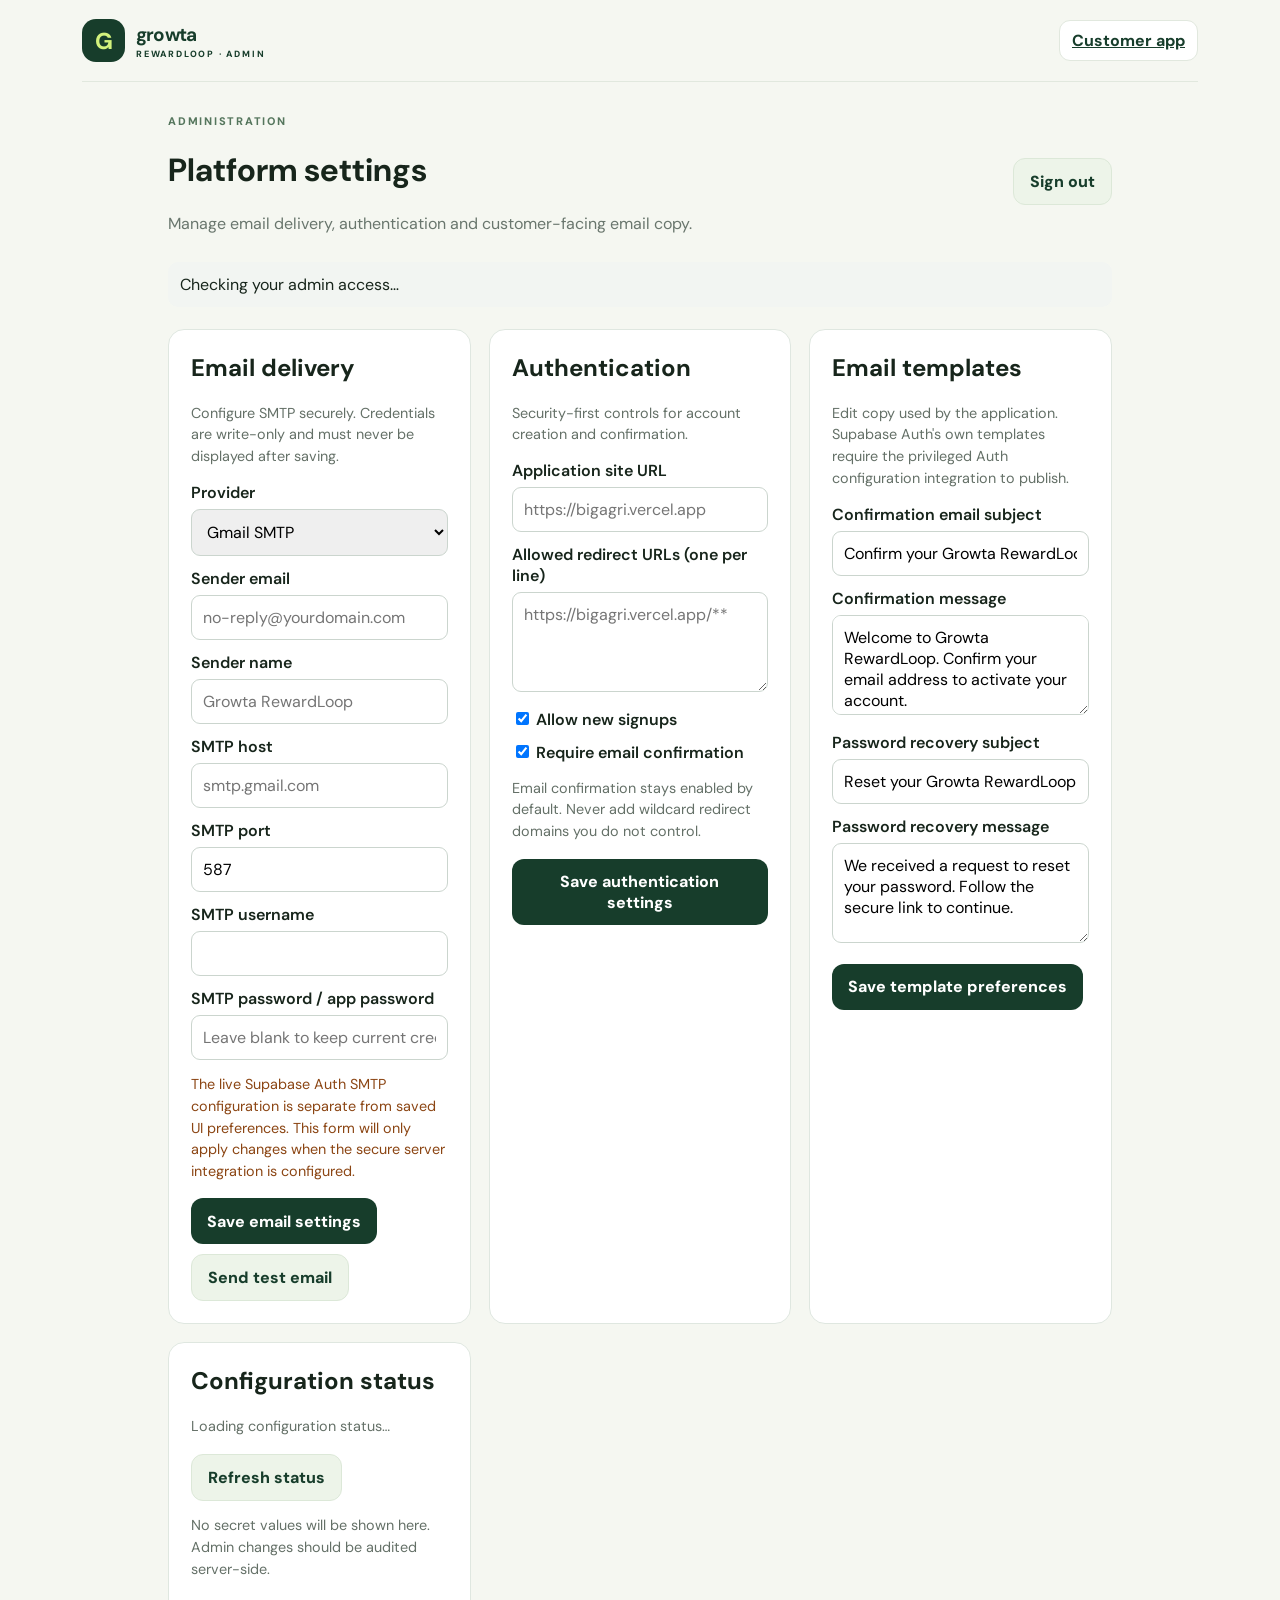
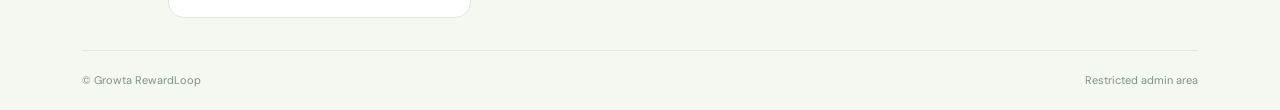
==== admin-settings.html @ 752e2f19 "Add protected RewardLoop admin settings console entry" ====
<!doctype html>
<html lang="en">
<head>
  <meta charset="utf-8">
  <meta name="viewport" content="width=device-width,initial-scale=1">
  <meta name="theme-color" content="#173d2b">
  <title>Growta RewardLoop · Admin Settings</title>
  <link rel="stylesheet" href="/styles.css">
  <style>
    .admin-wrap{max-width:980px;margin:32px auto;padding:0 18px}.admin-head{display:flex;justify-content:space-between;gap:16px;align-items:center;flex-wrap:wrap}.admin-grid{display:grid;grid-template-columns:repeat(auto-fit,minmax(280px,1fr));gap:18px;margin-top:22px}.admin-card{background:var(--panel,#fff);border:1px solid var(--border,#dfe7e0);border-radius:16px;padding:22px}.admin-card h2{margin-top:0}.admin-card label{display:block;font-weight:600;margin:12px 0 6px}.admin-card input,.admin-card select,.admin-card textarea{width:100%;box-sizing:border-box;padding:11px;border:1px solid #cbd5ce;border-radius:9px;font:inherit}.admin-card textarea{min-height:100px}.admin-note{font-size:.9rem;color:#647067;line-height:1.5}.admin-status{padding:12px;border-radius:10px;margin-top:12px;background:#f2f5f2}.admin-actions{display:flex;gap:10px;flex-wrap:wrap;margin-top:16px}.admin-actions button{cursor:pointer}.danger-note{color:#8b4513}
  </style>
</head>
<body>
  <div class="app-shell">
    <header class="topbar"><a class="brand" href="/" aria-label="Growta RewardLoop home"><span class="brand-mark">G</span><span><b>growta</b><small>REWARDLOOP · ADMIN</small></span></a><div class="top-actions"><a class="ghost-button" href="/">Customer app</a></div></header>
    <main class="admin-wrap">
      <div class="admin-head"><div><div class="eyebrow">ADMINISTRATION</div><h1>Platform settings</h1><p class="muted">Manage email delivery, authentication and customer-facing email copy.</p></div><button id="signout" class="secondary-button" type="button">Sign out</button></div>
      <div id="status" class="admin-status" role="status">Checking your admin access…</div>
      <div id="console" class="admin-grid" hidden>
        <section class="admin-card"><h2>Email delivery</h2><p class="admin-note">Configure SMTP securely. Credentials are write-only and must never be displayed after saving.</p>
          <label for="provider">Provider</label><select id="provider"><option value="gmail">Gmail SMTP</option><option value="resend">Resend SMTP</option><option value="custom">Other SMTP</option></select>
          <label for="sender">Sender email</label><input id="sender" type="email" autocomplete="off" placeholder="no-reply@yourdomain.com">
          <label for="senderName">Sender name</label><input id="senderName" maxlength="120" placeholder="Growta RewardLoop">
          <label for="host">SMTP host</label><input id="host" autocomplete="off" placeholder="smtp.gmail.com">
          <label for="port">SMTP port</label><input id="port" type="number" min="1" max="65535" value="587">
          <label for="username">SMTP username</label><input id="username" autocomplete="off">
          <label for="password">SMTP password / app password</label><input id="password" type="password" autocomplete="new-password" placeholder="Leave blank to keep current credential">
          <p class="admin-note danger-note">The live Supabase Auth SMTP configuration is separate from saved UI preferences. This form will only apply changes when the secure server integration is configured.</p>
          <div class="admin-actions"><button id="saveEmail" class="primary-button" type="button">Save email settings</button><button id="testEmail" class="secondary-button" type="button">Send test email</button></div>
        </section>
        <section class="admin-card"><h2>Authentication</h2><p class="admin-note">Security-first controls for account creation and confirmation.</p>
          <label for="siteUrl">Application site URL</label><input id="siteUrl" type="url" placeholder="https://bigagri.vercel.app">
          <label for="redirects">Allowed redirect URLs (one per line)</label><textarea id="redirects" placeholder="https://bigagri.vercel.app/**"></textarea>
          <label><input id="signupEnabled" type="checkbox" checked style="width:auto"> Allow new signups</label>
          <label><input id="emailConfirm" type="checkbox" checked style="width:auto"> Require email confirmation</label>
          <p class="admin-note">Email confirmation stays enabled by default. Never add wildcard redirect domains you do not control.</p>
          <div class="admin-actions"><button id="saveAuth" class="primary-button" type="button">Save authentication settings</button></div>
        </section>
        <section class="admin-card"><h2>Email templates</h2><p class="admin-note">Edit copy used by the application. Supabase Auth's own templates require the privileged Auth configuration integration to publish.</p>
          <label for="confirmSubject">Confirmation email subject</label><input id="confirmSubject" maxlength="180" value="Confirm your Growta RewardLoop account">
          <label for="confirmBody">Confirmation message</label><textarea id="confirmBody">Welcome to Growta RewardLoop. Confirm your email address to activate your account.</textarea>
          <label for="recoverySubject">Password recovery subject</label><input id="recoverySubject" maxlength="180" value="Reset your Growta RewardLoop password">
          <label for="recoveryBody">Password recovery message</label><textarea id="recoveryBody">We received a request to reset your password. Follow the secure link to continue.</textarea>
          <div class="admin-actions"><button id="saveTemplates" class="primary-button" type="button">Save template preferences</button></div>
        </section>
        <section class="admin-card"><h2>Configuration status</h2><div id="configSummary" class="admin-note">Loading configuration status…</div><div class="admin-actions"><button id="refresh" class="secondary-button" type="button">Refresh status</button></div><p class="admin-note">No secret values will be shown here. Admin changes should be audited server-side.</p></section>
      </div>
    </main>
    <footer class="footer"><span>© <span id="year"></span> Growta RewardLoop</span><span>Restricted admin area</span></footer>
  </div>
  <script type="module" src="/admin-settings.js"></script>
</body>
</html>
---- styles.css ----
@import url('https://fonts.googleapis.com/css2?family=DM+Sans:wght@400;500;600;700&family=Noto+Sans+Devanagari:wght@400;500;600;700;800&display=swap');
:root{font-family:"DM Sans","Noto Sans Devanagari",system-ui,sans-serif;color:#17251b;background:#f5f7f1;font-synthesis:none;text-rendering:optimizeLegibility;--green:#173d2b;--green2:#24583b;--lime:#d3f27d;--muted:#69766d;--line:#e1e8de;--white:#fff;--red:#a6382b;--amber:#875c12}
*{box-sizing:border-box}body{margin:0;min-height:100vh}button,input,select{font:inherit}button{cursor:pointer}button:disabled{cursor:not-allowed;opacity:.5}.app-shell{max-width:1160px;margin:0 auto;padding:0 22px}.topbar{height:82px;display:flex;align-items:center;justify-content:space-between;border-bottom:1px solid var(--line)}.brand{display:flex;align-items:center;gap:11px;color:var(--green);text-decoration:none}.brand-mark{display:grid;place-items:center;width:43px;height:43px;border-radius:14px;background:var(--green);color:var(--lime);font-weight:800;font-size:23px}.brand b{display:block;font-size:19px;letter-spacing:-.04em}.brand small{display:block;font-size:9px;letter-spacing:.2em;font-weight:800;margin-top:1px}.top-actions{display:flex;align-items:center;gap:12px}.connection-pill{display:flex;align-items:center;gap:7px;font-size:12px;color:var(--muted);background:#fff;border:1px solid var(--line);padding:8px 11px;border-radius:999px}.connection-pill i{width:7px;height:7px;border-radius:100%;background:#d6a039}.connection-pill.online i{background:#29985a}.connection-pill.offline i{background:#c74b3f}.ghost-button{border:1px solid var(--line);background:#fff;border-radius:11px;padding:9px 12px;font-weight:700;color:var(--green)}.main-content{min-height:calc(100vh - 145px);padding:32px 0 48px}.hero{display:grid;grid-template-columns:1.2fr .8fr;gap:24px;align-items:stretch;margin-bottom:26px}.hero-copy{padding:34px 0}.eyebrow{font-size:11px;letter-spacing:.16em;font-weight:800;color:#55765d;text-transform:uppercase}.hero h1{font-size:clamp(32px,5vw,54px);line-height:1.08;letter-spacing:-.055em;margin:12px 0 14px;color:var(--green);max-width:650px}.hero p{font-size:16px;line-height:1.75;color:var(--muted);max-width:580px;margin:0}.hero-art{position:relative;overflow:hidden;border-radius:26px;background:var(--green);color:#fff;padding:28px;min-height:250px;display:flex;flex-direction:column;justify-content:space-between}.hero-art:before,.hero-art:after{content:"";position:absolute;border:1px solid #ffffff20;border-radius:50%;width:270px;height:270px;right:-80px;top:-95px}.hero-art:after{width:190px;height:190px;right:-40px;top:-55px}.art-label{font-size:11px;letter-spacing:.15em;color:#d3f27d;font-weight:800;z-index:1}.points-big{font-size:clamp(46px,6vw,70px);font-weight:800;letter-spacing:-.06em;line-height:1;z-index:1}.points-caption{font-size:13px;color:#d4e2d5;z-index:1}.art-bottom{display:flex;justify-content:space-between;align-items:end;z-index:1}.art-icon{font-size:48px}.section-heading{display:flex;align-items:end;justify-content:space-between;gap:16px;margin:30px 0 16px}.section-heading h2{font-size:23px;letter-spacing:-.04em;margin:0;color:var(--green)}.section-heading p{font-size:13px;color:var(--muted);margin:4px 0 0}.layout-grid{display:grid;grid-template-columns:minmax(0,1.4fr) minmax(280px,.8fr);gap:22px}.panel{background:#fff;border:1px solid var(--line);border-radius:22px;padding:22px;box-shadow:0 6px 22px #173d2b05}.panel h3{margin:0 0 6px;font-size:18px;letter-spacing:-.03em}.muted{color:var(--muted)}.small{font-size:12px}.form-stack{display:grid;gap:13px}.field{display:grid;gap:7px}.field label{font-size:12px;font-weight:700;color:#3d5143}.field input,.field select{width:100%;min-height:46px;border:1px solid #dce5da;border-radius:12px;padding:11px 13px;background:#fbfcfa;color:#17251b;outline:none}.field input:focus,.field select:focus{border-color:#528663;box-shadow:0 0 0 3px #52866318}.form-row{display:grid;grid-template-columns:1fr 1fr;gap:12px}.primary-button,.secondary-button,.danger-button{display:inline-flex;align-items:center;justify-content:center;gap:8px;border:0;border-radius:12px;min-height:46px;padding:12px 16px;font-weight:800;transition:transform .15s,background .15s}.primary-button{background:var(--green);color:#fff}.primary-button:hover{background:var(--green2);transform:translateY(-1px)}.secondary-button{background:#edf4e9;color:var(--green);border:1px solid #dce8d8}.danger-button{background:#fff0ed;color:var(--red);border:1px solid #f1d4ce}.wide{width:100%}.text-button{border:0;background:none;color:var(--green2);font-weight:800;padding:8px 0;text-align:left}.auth-switch{font-size:13px;color:var(--muted);margin:0}.auth-layout{display:grid;grid-template-columns:1fr .85fr;gap:26px;max-width:920px;margin:25px auto}.auth-intro{padding:32px 8px}.auth-intro h1{font-size:clamp(32px,4vw,48px);line-height:1.1;letter-spacing:-.05em;color:var(--green);margin:13px 0}.auth-intro p{color:var(--muted);line-height:1.8}.benefit-list{display:grid;gap:13px;margin-top:25px}.benefit{display:flex;gap:10px;align-items:start;font-size:14px}.benefit-icon{display:grid;place-items:center;flex:0 0 28px;height:28px;border-radius:9px;background:#e7f1e2;color:var(--green);font-weight:800}.auth-panel{padding:25px}.auth-panel h2{font-size:24px;margin:0 0 6px;letter-spacing:-.04em}.tabs{display:flex;background:#f0f4ed;padding:4px;border-radius:12px;gap:4px;margin:18px 0}.tab{flex:1;border:0;background:transparent;border-radius:9px;padding:10px;font-size:13px;font-weight:800;color:var(--muted)}.tab.active{background:#fff;color:var(--green);box-shadow:0 2px 7px #173d2b10}.alert{border-radius:12px;padding:12px 14px;font-size:13px;line-height:1.6;margin:12px 0}.alert.info{background:#eef5e9;color:#315d38}.alert.warn{background:#fff6df;color:#77520e}.alert.error{background:#fff0ed;color:#9d3328}.alert.success{background:#e7f7e9;color:#226b38}.reward-grid{display:grid;grid-template-columns:repeat(3,minmax(0,1fr));gap:14px}.reward-card{border:1px solid var(--line);border-radius:18px;padding:17px;background:#fff;display:flex;flex-direction:column;min-height:235px}.reward-visual{height:84px;border-radius:13px;background:linear-gradient(135deg,#edf5e7,#f7f8ee);display:grid;place-items:center;font-size:34px;margin-bottom:15px}.reward-category{font-size:10px;letter-spacing:.12em;text-transform:uppercase;color:#6a826e;font-weight:800}.reward-card h3{font-size:16px;line-height:1.4;margin:7px 0}.reward-card p{font-size:12px;line-height:1.6;color:var(--muted);margin:0 0 14px}.reward-meta{display:flex;align-items:center;justify-content:space-between;gap:8px;margin-top:auto;padding-top:12px}.points-cost{font-size:14px;font-weight:800;color:var(--green)}.tag{display:inline-flex;align-items:center;padding:5px 8px;border-radius:999px;font-size:10px;font-weight:800;background:#f3f4ed;color:#69766d}.tag.demo{background:#fff4d8;color:#8b5b09}.tag.verified{background:#e7f7e9;color:#226b38}.tag.pending{background:#fff4d8;color:#8b5b09}.empty-state{border:1px dashed #d5e0d2;border-radius:16px;padding:26px;text-align:center;color:var(--muted);font-size:13px}.empty-state strong{display:block;color:var(--green);font-size:16px;margin-bottom:5px}.history-list{display:grid;gap:0}.history-item{display:flex;align-items:center;justify-content:space-between;gap:14px;padding:13px 0;border-bottom:1px solid #edf0ea}.history-item:last-child{border-bottom:0}.history-title{font-size:13px;font-weight:700}.history-sub{font-size:11px;color:var(--muted);margin-top:3px}.delta{font-weight:800;font-size:14px;white-space:nowrap}.delta.plus{color:#27864a}.delta.minus{color:#a34a36}.scan-box{display:grid;gap:13px}.scan-camera{width:100%;max-height:280px;object-fit:cover;border-radius:14px;background:#15271b}.scan-actions{display:flex;gap:9px;flex-wrap:wrap}.status-card{border-radius:14px;padding:15px;background:#f5f7f1;display:flex;gap:12px;align-items:start}.status-card strong{display:block;font-size:14px}.status-card span{display:block;font-size:12px;color:var(--muted);margin-top:3px;line-height:1.6}.profile-row{display:flex;align-items:center;gap:12px}.avatar{width:44px;height:44px;border-radius:14px;background:#e6f0df;display:grid;place-items:center;color:var(--green);font-weight:800;font-size:18px}.profile-meta strong{display:block}.profile-meta span{font-size:12px;color:var(--muted)}.bottom-nav{display:none}.footer{border-top:1px solid var(--line);min-height:60px;display:flex;align-items:center;justify-content:space-between;gap:12px;color:#829086;font-size:11px}.toast-region{position:fixed;bottom:20px;right:20px;display:grid;gap:8px;z-index:20;max-width:min(380px,calc(100vw - 40px))}.toast{padding:13px 16px;background:#173d2b;color:#fff;border-radius:13px;box-shadow:0 12px 35px #0002;font-size:13px;animation:slidein .2s ease}.toast.error{background:#9d3328}.skeleton{background:linear-gradient(90deg,#e8ede5,#f6f8f3,#e8ede5);background-size:200% 100%;animation:shine 1.2s infinite;border-radius:12px}.skeleton-title{height:38px;width:50%;margin-bottom:16px}.skeleton-copy{height:18px;width:70%;margin-bottom:26px}.skeleton-card{height:240px;width:100%}.hidden{display:none!important}.inline-link{color:var(--green2);font-weight:700}.pill-row{display:flex;flex-wrap:wrap;gap:8px}.pill{background:#f0f4ed;color:#49614d;border-radius:999px;padding:7px 11px;font-size:11px;font-weight:700}.section-nav{display:flex;gap:8px;flex-wrap:wrap;margin:0 0 20px}.nav-chip{border:1px solid var(--line);background:#fff;color:#56675a;border-radius:999px;padding:9px 13px;font-size:12px;font-weight:800}.nav-chip.active{background:var(--green);color:#fff;border-color:var(--green)}.scan-input{font-family:ui-monospace,monospace}.qr-note{font-size:12px;line-height:1.7;color:var(--muted)}@keyframes shine{to{background-position:-200% 0}}@keyframes slidein{from{opacity:0;transform:translateY(8px)}to{opacity:1;transform:translateY(0)}}
@media(max-width:820px){.hero{grid-template-columns:1fr}.hero-copy{padding:12px 0 0}.hero-art{min-height:205px}.layout-grid{grid-template-columns:1fr}.reward-grid{grid-template-columns:repeat(2,minmax(0,1fr))}.auth-layout{grid-template-columns:1fr;gap:6px}.auth-intro{padding:14px 0}.auth-intro h1{font-size:36px}.benefit-list{grid-template-columns:1fr 1fr}.main-content{padding-top:24px}}
@media(max-width:540px){.app-shell{padding:0 15px}.topbar{height:70px}.connection-pill{font-size:0;padding:9px}.connection-pill i{width:8px;height:8px}.main-content{padding-bottom:32px}.hero h1{font-size:37px}.hero-art{padding:22px;min-height:190px}.points-big{font-size:54px}.panel{padding:17px;border-radius:18px}.reward-grid{grid-template-columns:1fr 1fr;gap:9px}.reward-card{padding:11px;min-height:224px}.reward-visual{height:65px;font-size:28px}.reward-card h3{font-size:13px}.reward-card p{font-size:11px}.reward-meta{align-items:start;flex-direction:column}.form-row{grid-template-columns:1fr}.section-heading h2{font-size:20px}.footer{align-items:start;justify-content:center;flex-direction:column;padding:14px 0}.benefit-list{grid-template-columns:1fr}.auth-panel{padding:19px}.toast-region{right:12px;bottom:12px}.bottom-nav{position:sticky;bottom:0;display:flex;background:#fff;border:1px solid var(--line);border-radius:16px;padding:6px;gap:4px;margin-top:20px;box-shadow:0 -5px 22px #173d2b08}.bottom-nav button{flex:1;border:0;border-radius:11px;background:transparent;padding:10px 3px;font-size:10px;font-weight:800;color:var(--muted)}.bottom-nav button.active{background:#eaf2e5;color:var(--green)}}
@media(prefers-reduced-motion:reduce){*,*::before,*::after{animation-duration:.01ms!important;transition-duration:.01ms!important}}

/* Accessibility utility used by the RewardLoop shell. */
.sr-only{position:absolute!important;width:1px;height:1px;padding:0;margin:-1px;overflow:hidden;clip:rect(0,0,0,0);white-space:nowrap;border:0}
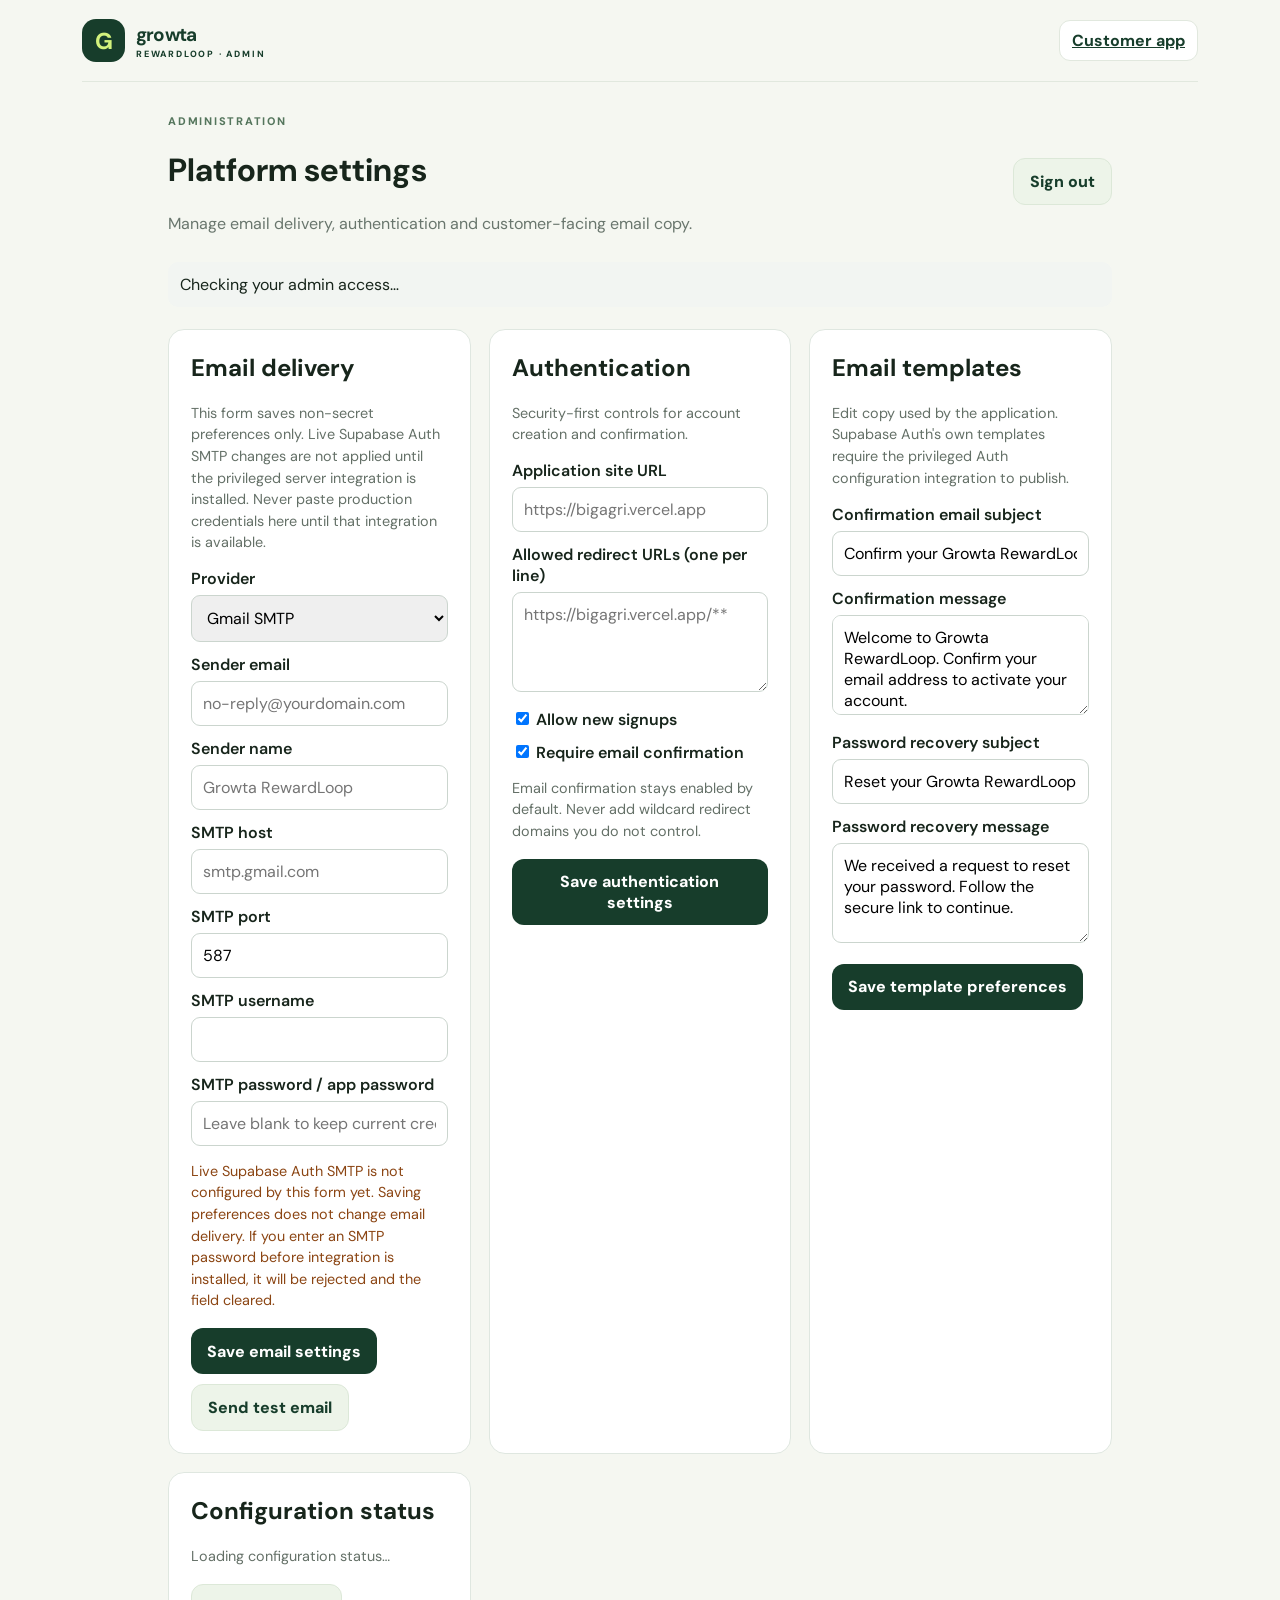
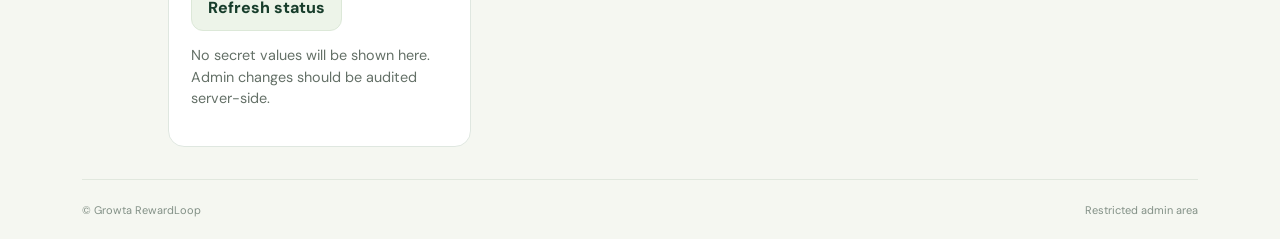
==== commit 140d8047: "fix: explain SMTP integration status accurately" ====
--- a/admin-settings.html
+++ b/admin-settings.html
@@ -17,7 +17,7 @@
       <div class="admin-head"><div><div class="eyebrow">ADMINISTRATION</div><h1>Platform settings</h1><p class="muted">Manage email delivery, authentication and customer-facing email copy.</p></div><button id="signout" class="secondary-button" type="button">Sign out</button></div>
       <div id="status" class="admin-status" role="status">Checking your admin access…</div>
       <div id="console" class="admin-grid" hidden>
-        <section class="admin-card"><h2>Email delivery</h2><p class="admin-note">Configure SMTP securely. Credentials are write-only and must never be displayed after saving.</p>
+        <section class="admin-card"><h2>Email delivery</h2><p class="admin-note">This form saves non-secret preferences only. Live Supabase Auth SMTP changes are not applied until the privileged server integration is installed. Never paste production credentials here until that integration is available.</p>
           <label for="provider">Provider</label><select id="provider"><option value="gmail">Gmail SMTP</option><option value="resend">Resend SMTP</option><option value="custom">Other SMTP</option></select>
           <label for="sender">Sender email</label><input id="sender" type="email" autocomplete="off" placeholder="no-reply@yourdomain.com">
           <label for="senderName">Sender name</label><input id="senderName" maxlength="120" placeholder="Growta RewardLoop">
@@ -25,7 +25,7 @@
           <label for="port">SMTP port</label><input id="port" type="number" min="1" max="65535" value="587">
           <label for="username">SMTP username</label><input id="username" autocomplete="off">
           <label for="password">SMTP password / app password</label><input id="password" type="password" autocomplete="new-password" placeholder="Leave blank to keep current credential">
-          <p class="admin-note danger-note">The live Supabase Auth SMTP configuration is separate from saved UI preferences. This form will only apply changes when the secure server integration is configured.</p>
+          <p class="admin-note danger-note">Live Supabase Auth SMTP is not configured by this form yet. Saving preferences does not change email delivery. If you enter an SMTP password before integration is installed, it will be rejected and the field cleared.</p>
           <div class="admin-actions"><button id="saveEmail" class="primary-button" type="button">Save email settings</button><button id="testEmail" class="secondary-button" type="button">Send test email</button></div>
         </section>
         <section class="admin-card"><h2>Authentication</h2><p class="admin-note">Security-first controls for account creation and confirmation.</p>
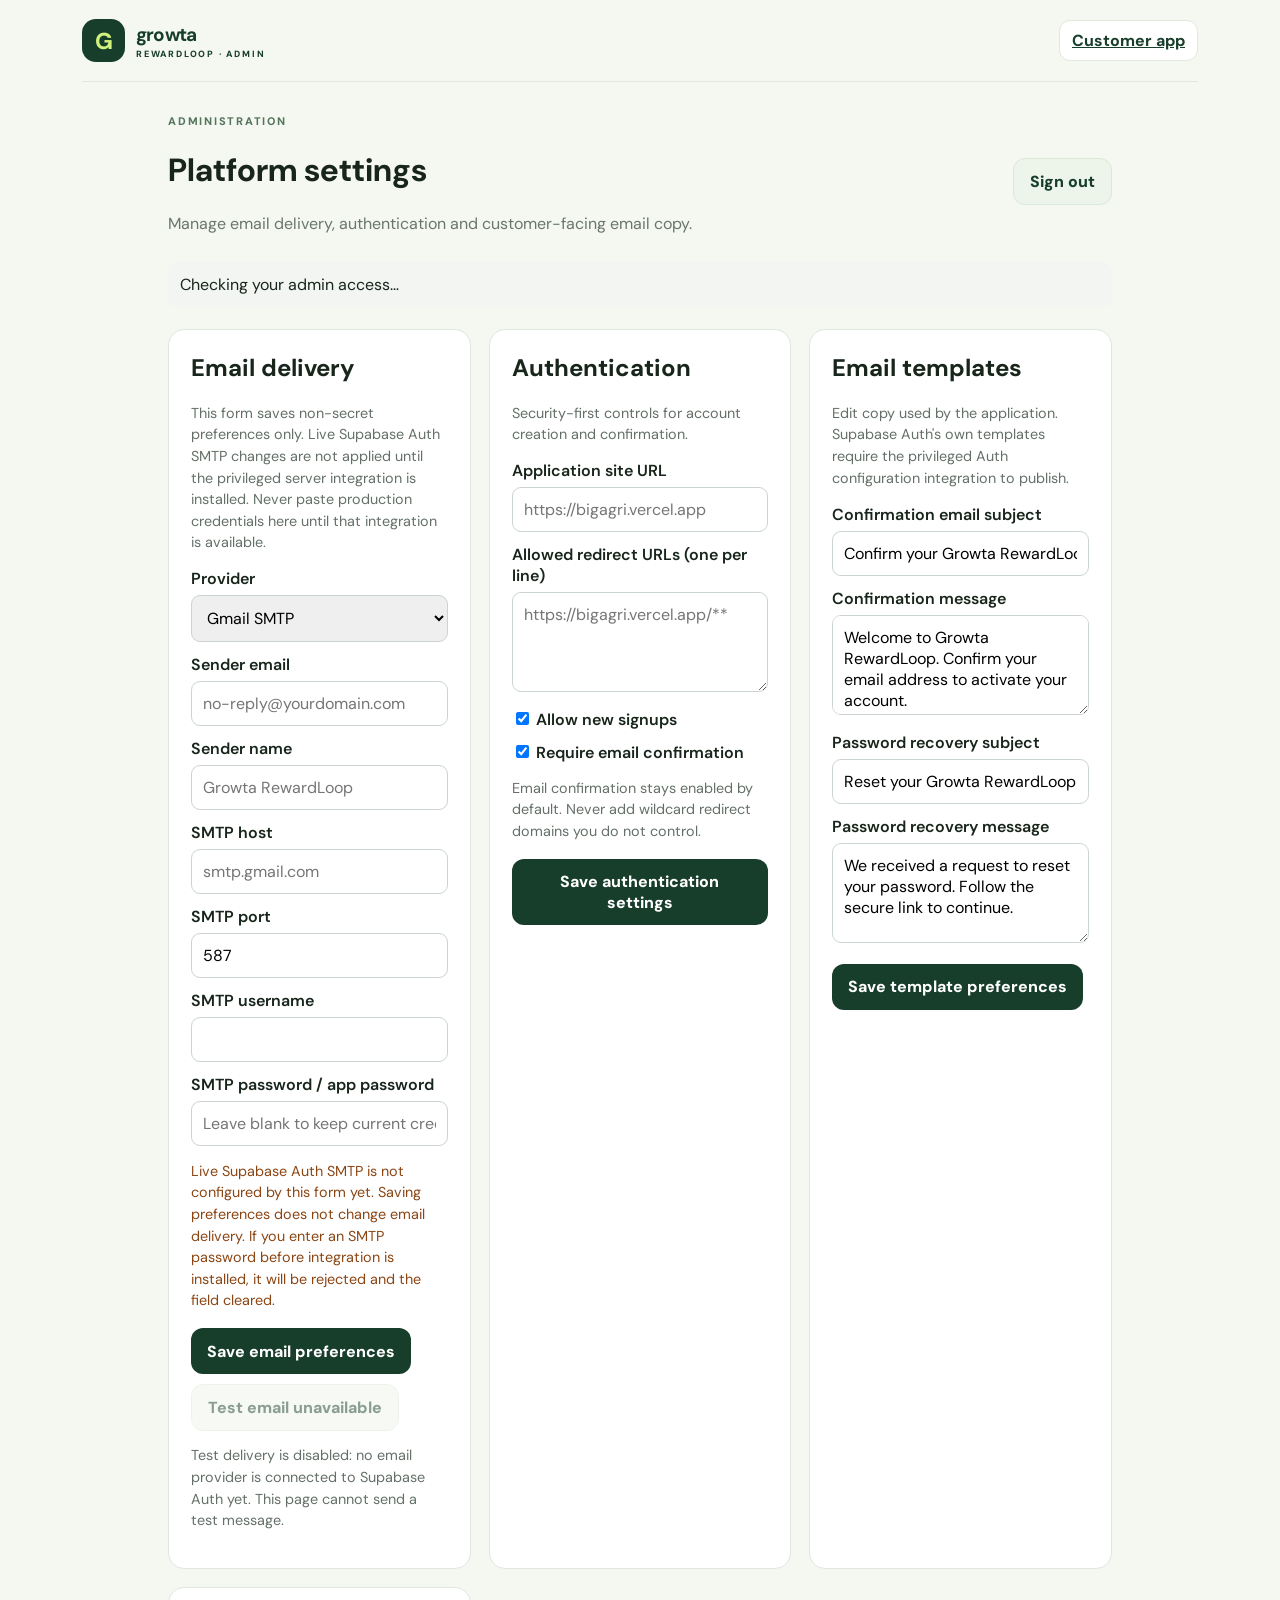
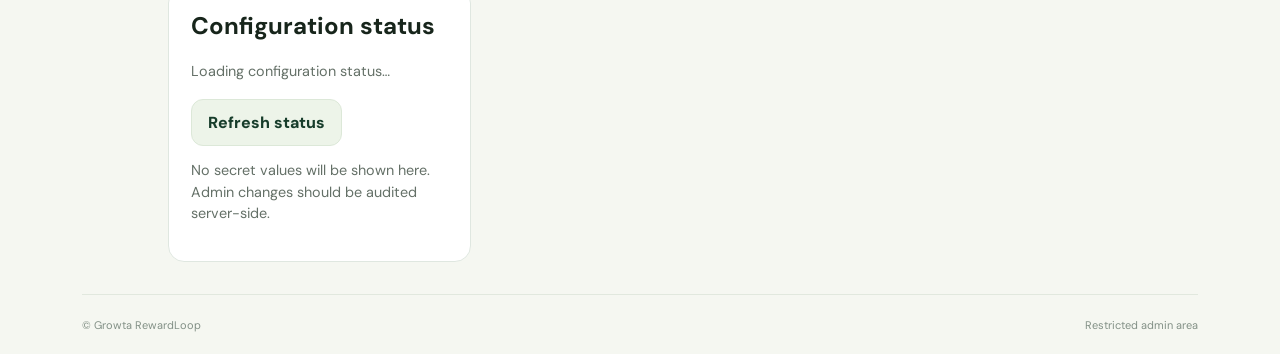
==== commit 7c54c595: "fix: disable unavailable admin test email action" ====
--- a/admin-settings.html
+++ b/admin-settings.html
@@ -26,7 +26,7 @@
           <label for="username">SMTP username</label><input id="username" autocomplete="off">
           <label for="password">SMTP password / app password</label><input id="password" type="password" autocomplete="new-password" placeholder="Leave blank to keep current credential">
           <p class="admin-note danger-note">Live Supabase Auth SMTP is not configured by this form yet. Saving preferences does not change email delivery. If you enter an SMTP password before integration is installed, it will be rejected and the field cleared.</p>
-          <div class="admin-actions"><button id="saveEmail" class="primary-button" type="button">Save email settings</button><button id="testEmail" class="secondary-button" type="button">Send test email</button></div>
+          <div class="admin-actions"><button id="saveEmail" class="primary-button" type="button">Save email preferences</button><button id="testEmail" class="secondary-button" type="button" disabled aria-disabled="true" title="Unavailable until the privileged email integration is installed">Test email unavailable</button></div><p class="admin-note" id="testEmailUnavailable">Test delivery is disabled: no email provider is connected to Supabase Auth yet. This page cannot send a test message.</p>
         </section>
         <section class="admin-card"><h2>Authentication</h2><p class="admin-note">Security-first controls for account creation and confirmation.</p>
           <label for="siteUrl">Application site URL</label><input id="siteUrl" type="url" placeholder="https://bigagri.vercel.app">
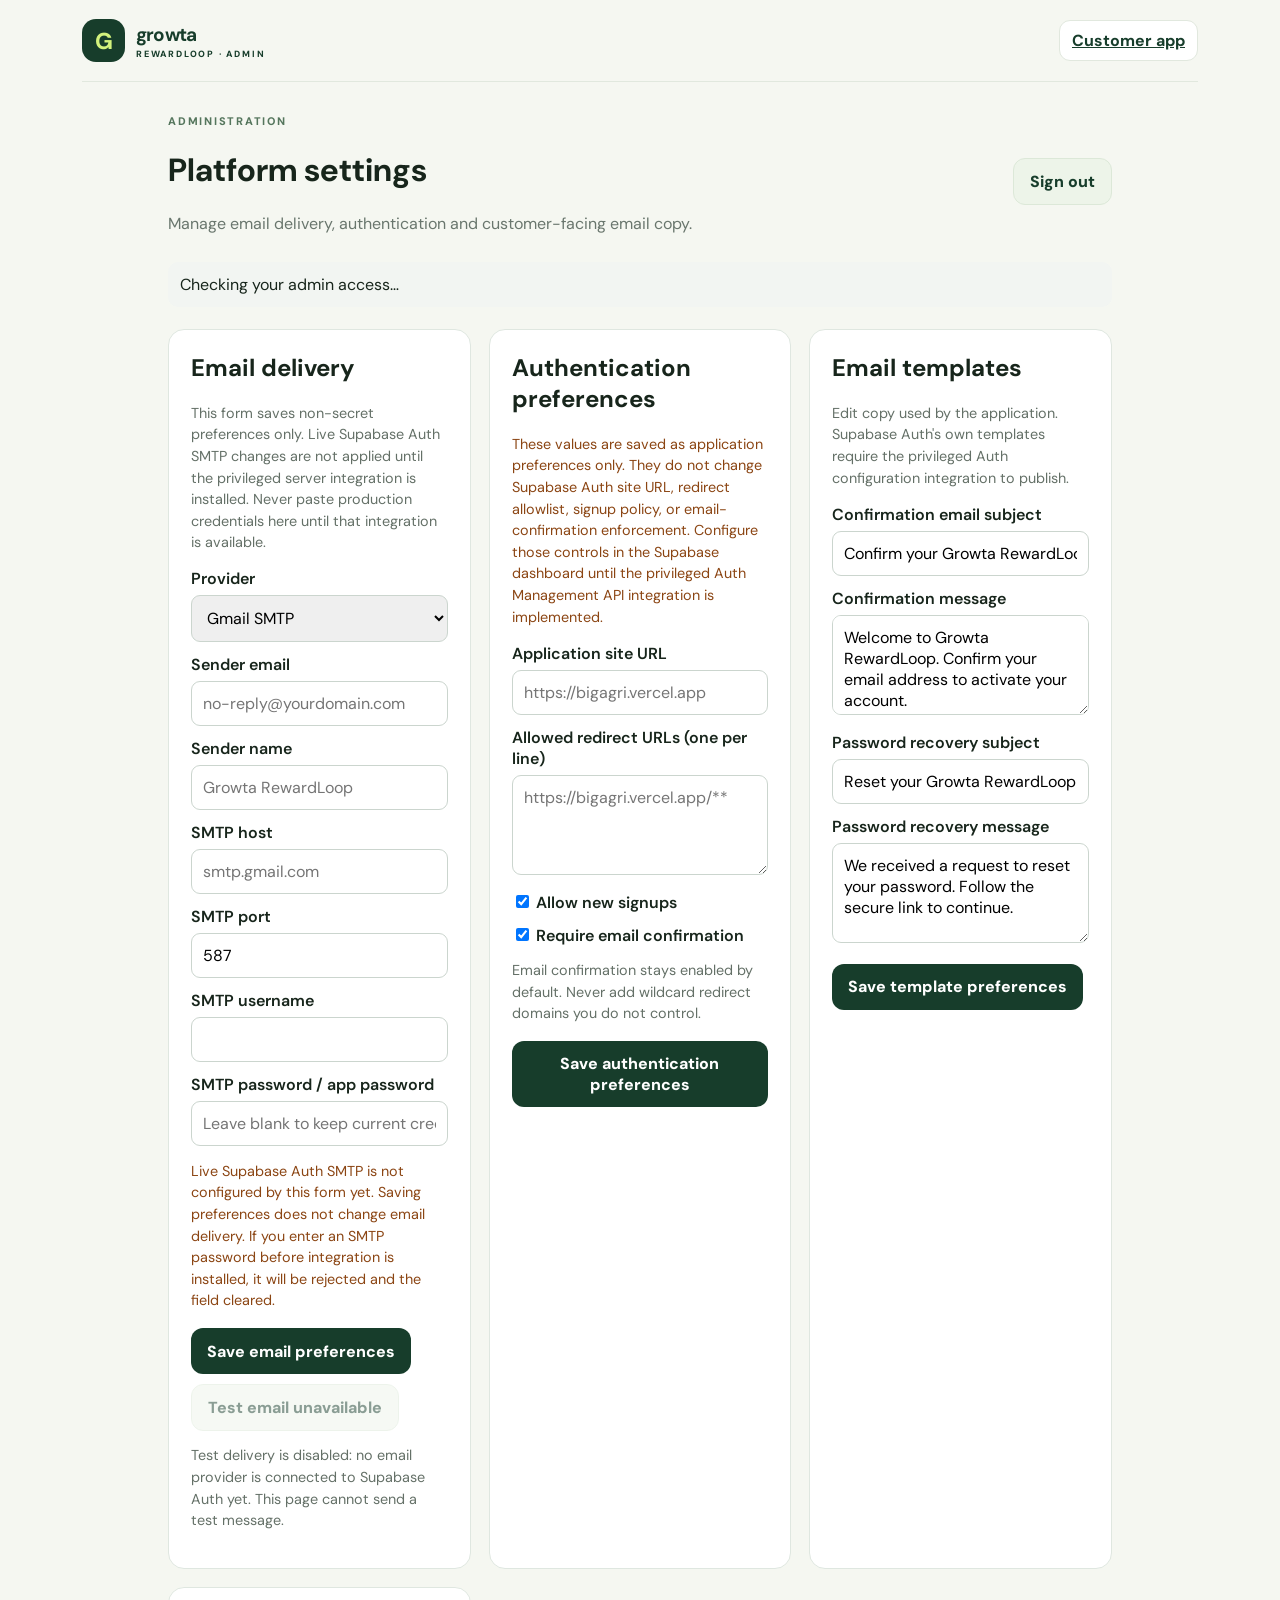
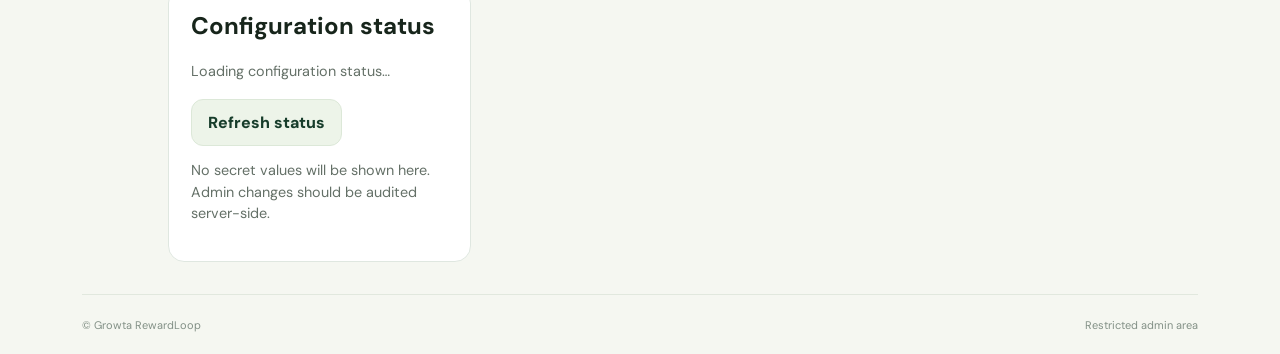
==== commit 1357ec53: "fix: clarify auth settings are preferences only" ====
--- a/admin-settings.html
+++ b/admin-settings.html
@@ -28,13 +28,13 @@
           <p class="admin-note danger-note">Live Supabase Auth SMTP is not configured by this form yet. Saving preferences does not change email delivery. If you enter an SMTP password before integration is installed, it will be rejected and the field cleared.</p>
           <div class="admin-actions"><button id="saveEmail" class="primary-button" type="button">Save email preferences</button><button id="testEmail" class="secondary-button" type="button" disabled aria-disabled="true" title="Unavailable until the privileged email integration is installed">Test email unavailable</button></div><p class="admin-note" id="testEmailUnavailable">Test delivery is disabled: no email provider is connected to Supabase Auth yet. This page cannot send a test message.</p>
         </section>
-        <section class="admin-card"><h2>Authentication</h2><p class="admin-note">Security-first controls for account creation and confirmation.</p>
+        <section class="admin-card"><h2>Authentication preferences</h2><p class="admin-note danger-note">These values are saved as application preferences only. They do not change Supabase Auth site URL, redirect allowlist, signup policy, or email-confirmation enforcement. Configure those controls in the Supabase dashboard until the privileged Auth Management API integration is implemented.</p>
           <label for="siteUrl">Application site URL</label><input id="siteUrl" type="url" placeholder="https://bigagri.vercel.app">
           <label for="redirects">Allowed redirect URLs (one per line)</label><textarea id="redirects" placeholder="https://bigagri.vercel.app/**"></textarea>
           <label><input id="signupEnabled" type="checkbox" checked style="width:auto"> Allow new signups</label>
           <label><input id="emailConfirm" type="checkbox" checked style="width:auto"> Require email confirmation</label>
           <p class="admin-note">Email confirmation stays enabled by default. Never add wildcard redirect domains you do not control.</p>
-          <div class="admin-actions"><button id="saveAuth" class="primary-button" type="button">Save authentication settings</button></div>
+          <div class="admin-actions"><button id="saveAuth" class="primary-button" type="button">Save authentication preferences</button></div>
         </section>
         <section class="admin-card"><h2>Email templates</h2><p class="admin-note">Edit copy used by the application. Supabase Auth's own templates require the privileged Auth configuration integration to publish.</p>
           <label for="confirmSubject">Confirmation email subject</label><input id="confirmSubject" maxlength="180" value="Confirm your Growta RewardLoop account">
